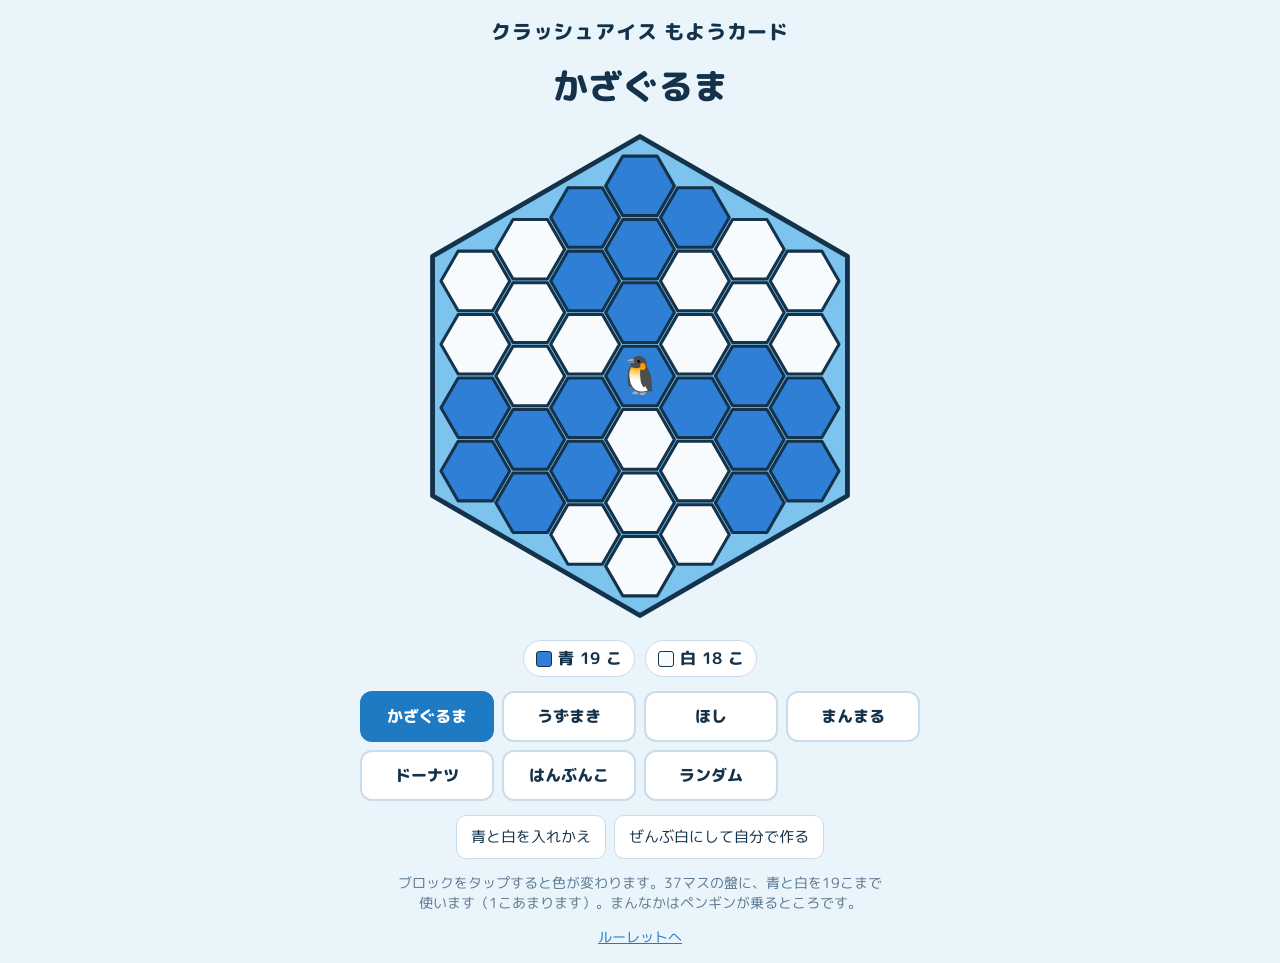
==== blocks/index.html @ b2c4fc13 "クラッシュアイスゲームのブロックの並べ方（もようカード）のページを追加 六角形37マスの盤に青・白を各19こまでで並べる模様を7種類（ランダム含む）。 タップで色を変えて自分で作ることもできる。ルーレ" ====
<!doctype html>
<html lang="ja">
<head>
<meta charset="utf-8">
<meta name="viewport" content="width=device-width, initial-scale=1, viewport-fit=cover">
<meta name="robots" content="noindex, nofollow">
<title>クラッシュアイス もようカード</title>
<link rel="preconnect" href="https://fonts.googleapis.com">
<link rel="stylesheet" href="https://fonts.googleapis.com/css2?family=M+PLUS+Rounded+1c:wght@500;800&display=swap">
<style>
/* Layout: one screen — hex board on top, pattern chips under it, counts and actions below */
:root{
  --bg:#eaf4fb; --panel:#ffffff; --fg:#14324a; --muted:#5b7890;
  --accent:#1f7ac4; --line:#c9dcea; --warn:#e2463a;
  --ice-blue:#2f7fd6; --ice-white:#f7fbfe; --frame:#7cc4ee; --cell-edge:#14324a;
  --font:"M PLUS Rounded 1c","Hiragino Maru Gothic ProN","Hiragino Sans",system-ui,sans-serif;
}
@media (prefers-color-scheme: dark){:root:not([data-theme="light"]){
  --bg:#0d1b26; --panel:#15293a; --fg:#e4f1fa; --muted:#8fb0c7;
  --accent:#5fb4f2; --line:#25425a; --warn:#ff6a5c; --frame:#2d6f99; color-scheme:dark}}
:root[data-theme="dark"]{
  --bg:#0d1b26; --panel:#15293a; --fg:#e4f1fa; --muted:#8fb0c7;
  --accent:#5fb4f2; --line:#25425a; --warn:#ff6a5c; --frame:#2d6f99; color-scheme:dark}
html,body{min-height:100%}
body{background:var(--bg);color:var(--fg);font-family:var(--font);margin:0;
  padding-left:max(16px,env(safe-area-inset-left,0px));padding-right:max(16px,env(safe-area-inset-right,0px));
  padding-block:16px;box-sizing:border-box}
main{max-width:560px;margin:0 auto;display:flex;flex-direction:column;align-items:center;gap:14px}
h1{font-size:1.25rem;font-weight:800;margin:0;letter-spacing:.04em;text-wrap:balance}
.name{font-size:clamp(1.6rem,7vw,2.2rem);font-weight:800;margin:0;min-height:2.6rem;text-align:center}
.board{width:min(92vw,500px,58vh);max-width:100%;aspect-ratio:1}
.board svg{width:100%;height:100%;display:block;touch-action:manipulation}
.cell{cursor:pointer;transition:fill .15s}
.counts{display:flex;gap:10px;flex-wrap:wrap;justify-content:center;font-weight:800;font-variant-numeric:tabular-nums}
.chip{display:inline-flex;align-items:center;gap:6px;padding:6px 12px;border-radius:999px;background:var(--panel);border:1px solid var(--line)}
.chip i{width:14px;height:14px;border-radius:3px;border:1.5px solid var(--cell-edge);display:inline-block}
.chip.over{border-color:var(--warn);color:var(--warn)}
.patterns{display:grid;grid-template-columns:repeat(auto-fill,minmax(120px,1fr));gap:8px;width:100%}
button{font-family:inherit;cursor:pointer}
.pat{font-size:1rem;font-weight:800;padding:12px 8px;border-radius:12px;border:2px solid var(--line);background:var(--panel);color:var(--fg)}
.pat[aria-pressed="true"]{border-color:var(--accent);background:var(--accent);color:#fff}
.actions{display:flex;gap:8px;flex-wrap:wrap;justify-content:center}
.small{font-size:.95rem;padding:10px 14px;border-radius:10px;border:1px solid var(--line);background:var(--panel);color:var(--fg)}
button:focus-visible{outline:3px solid var(--warn);outline-offset:2px}
.note{color:var(--muted);font-size:.85rem;margin:0;text-align:center;max-width:36em}
a{color:var(--accent)}
</style>
</head>
<body>
<main>
  <h1>クラッシュアイス もようカード</h1>
  <p class="name" id="name">かざぐるま</p>
  <div class="board" id="board" aria-label="ブロックのならべかた"></div>
  <div class="counts">
    <span class="chip" id="cBlue"><i style="background:var(--ice-blue)"></i>青 <b>19</b>こ</span>
    <span class="chip" id="cWhite"><i style="background:var(--ice-white)"></i>白 <b>18</b>こ</span>
  </div>
  <div class="patterns" id="patterns"></div>
  <div class="actions">
    <button class="small" id="swap">青と白を入れかえ</button>
    <button class="small" id="clear">ぜんぶ白にして自分で作る</button>
  </div>
  <p class="note">ブロックをタップすると色が変わります。37マスの盤に、青と白を19こまで使います（1こあまります）。まんなかはペンギンが乗るところです。</p>
  <p class="note"><a href="../roulette/">ルーレットへ</a></p>
</main>

<script>
// 盤：1辺4マスの六角形（37マス）。軸座標(q,r)、まんなかからの距離 d
const cells = [];
for (let q=-3;q<=3;q++) for (let r=-3;r<=3;r++) if (Math.abs(q+r)<=3) cells.push({q,r});
const dist = (q,r)=>Math.max(Math.abs(q),Math.abs(r),Math.abs(q+r));
const xy = (q,r)=>[1.5*q, Math.sqrt(3)*(r+q/2)];
const ang = (q,r)=>{ const [x,y]=xy(q,r); return ((Math.atan2(y,x)*180/Math.PI)%360+360)%360; };
const sector = (q,r,tw=0)=>Math.floor((ang(q,r)+tw*dist(q,r)+0.01)/60)%6;

// それぞれ true のマスが青。どれも青19・白18になるように作ってある
const PATTERNS = [
  {name:"かざぐるま", f:(q,r)=>dist(q,r)===0 || sector(q,r)%2===0},
  {name:"うずまき",  f:(q,r)=>dist(q,r)===0 || sector(q,r,20)%2===0},
  {name:"ほし",      f:(q,r)=>dist(q,r)<=1 || q===0 || r===0 || q+r===0},
  {name:"まんまる",  f:(q,r)=>dist(q,r)<=2},
  {name:"ドーナツ",  f:(q,r)=>dist(q,r)===1 || dist(q,r)===2},
  {name:"はんぶんこ", f:(q,r)=>r<0 || (r===0 && q>=0)},
  {name:"ランダム",  random:true},
];

let state = []; // true = 青
let current = 0;

const svgNS = "http://www.w3.org/2000/svg";
const S = 30; // マスの大きさ
const board = document.getElementById("board");
const svg = document.createElementNS(svgNS,"svg");
svg.setAttribute("viewBox","-205 -205 410 410");
board.appendChild(svg);

function hexPoints(cx,cy,s,flat=true){
  const p=[]; for(let i=0;i<6;i++){ const a=Math.PI/180*(60*i+(flat?0:30)); p.push((cx+s*Math.cos(a)).toFixed(1)+","+(cy+s*Math.sin(a)).toFixed(1)); } return p.join(" ");
}
// 外わく（盤）
const frame = document.createElementNS(svgNS,"polygon");
frame.setAttribute("points", hexPoints(0,0,S*(3*Math.sqrt(3)+1.35),false));
frame.setAttribute("fill","var(--frame)");
frame.setAttribute("stroke","var(--cell-edge)"); frame.setAttribute("stroke-width","4"); frame.setAttribute("stroke-linejoin","round");
svg.appendChild(frame);

const polys = cells.map((c,i)=>{
  const [x,y] = xy(c.q,c.r);
  const p = document.createElementNS(svgNS,"polygon");
  p.setAttribute("points", hexPoints(x*S,y*S,S*0.94));
  p.setAttribute("class","cell");
  p.setAttribute("stroke","var(--cell-edge)"); p.setAttribute("stroke-width","2.5"); p.setAttribute("stroke-linejoin","round");
  p.addEventListener("click", ()=>{ state[i] = !state[i]; current = -1; render(); });
  svg.appendChild(p);
  return p;
});
// ペンギンの目印
const peng = document.createElementNS(svgNS,"text");
peng.setAttribute("x","0"); peng.setAttribute("y","2"); peng.setAttribute("text-anchor","middle");
peng.setAttribute("dominant-baseline","middle"); peng.setAttribute("font-size","30"); peng.setAttribute("pointer-events","none");
peng.textContent = "🐧";
svg.appendChild(peng);

function render(){
  polys.forEach((p,i)=> p.setAttribute("fill", state[i] ? "var(--ice-blue)" : "var(--ice-white)"));
  const blue = state.filter(Boolean).length, white = state.length - blue;
  const cb = document.getElementById("cBlue"), cw = document.getElementById("cWhite");
  cb.querySelector("b").textContent = blue; cw.querySelector("b").textContent = white;
  cb.classList.toggle("over", blue>19); cw.classList.toggle("over", white>19);
  document.getElementById("name").textContent = current>=0 ? PATTERNS[current].name : "じぶんで作る";
  document.querySelectorAll(".pat").forEach((b,i)=> b.setAttribute("aria-pressed", String(i===current)));
}

function apply(i){
  current = i;
  const p = PATTERNS[i];
  if (p.random){
    const idx = cells.map((_,k)=>k);
    for (let k=idx.length-1;k>0;k--){ const j=Math.floor(Math.random()*(k+1)); [idx[k],idx[j]]=[idx[j],idx[k]]; }
    const blueN = Math.random()<.5 ? 19 : 18;
    state = cells.map(()=>false); idx.slice(0,blueN).forEach(k=>state[k]=true);
  } else {
    state = cells.map(c=>!!p.f(c.q,c.r));
  }
  render();
}

const wrap = document.getElementById("patterns");
PATTERNS.forEach((p,i)=>{
  const b = document.createElement("button");
  b.className = "pat"; b.textContent = p.name; b.id = "pat"+i;
  b.onclick = ()=>apply(i);
  wrap.appendChild(b);
});
document.getElementById("swap").onclick = ()=>{ state = state.map(v=>!v); render(); };
document.getElementById("clear").onclick = ()=>{ state = cells.map(()=>false); current = -1; render(); };

apply(0);
</script>
</body>
</html>
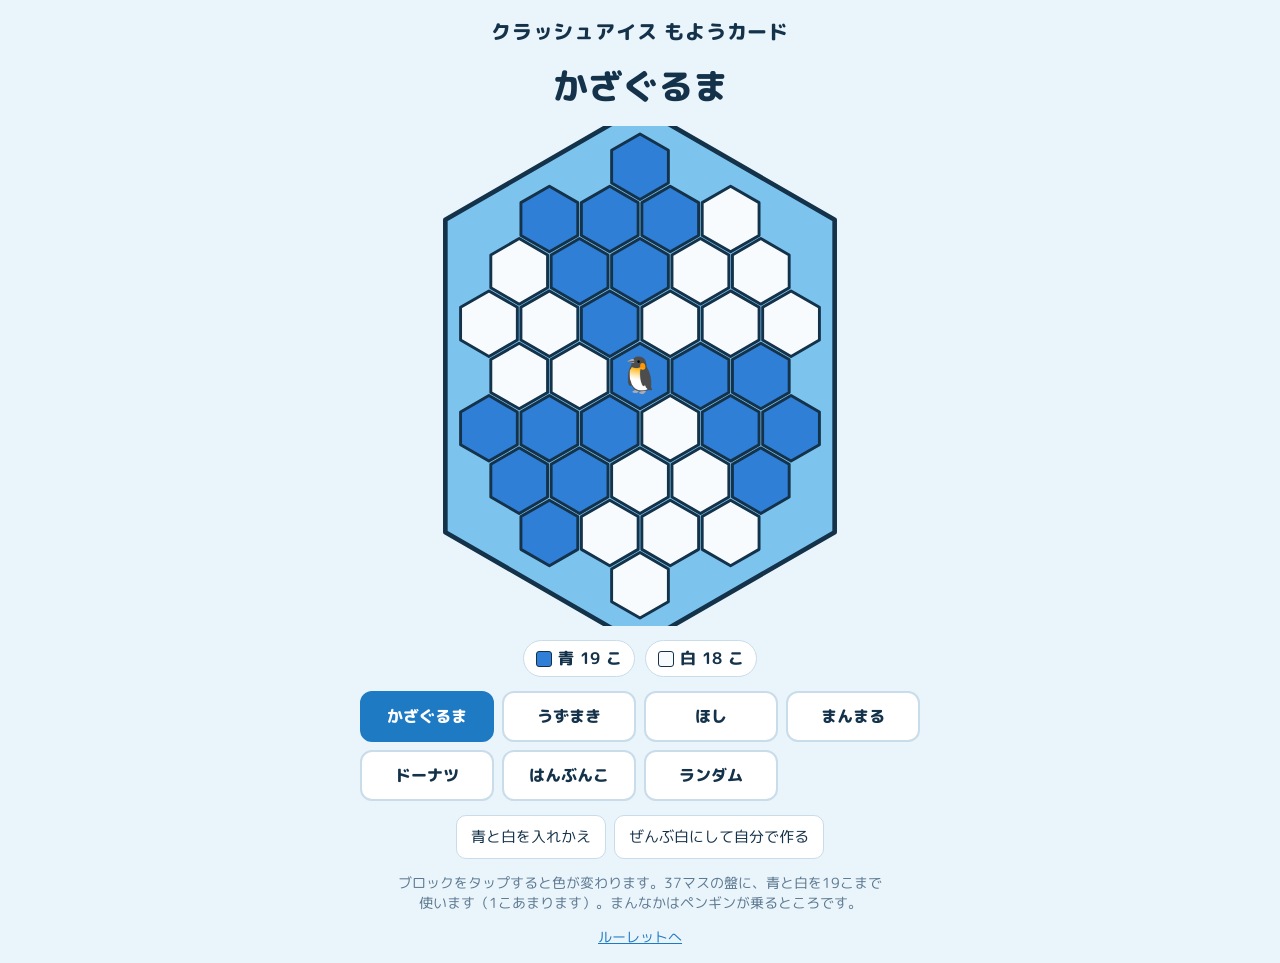
==== commit 743df0ba: "もようカードの盤を実物の並びに合わせた（列は上から1・4・5・6・5・6・5・4・1） マスを頭のとがった向きにし、外わくは上下がとがった六角形にした。 「ほし」は上下の先端も青にして青19こにそろえ" ====
--- a/blocks/index.html
+++ b/blocks/index.html
@@ -65,11 +65,17 @@
 </main>
 
 <script>
-// 盤：1辺4マスの六角形（37マス）。軸座標(q,r)、まんなかからの距離 d
+// 盤：上下がとがった六角形の枠に、頭のとがったマスを横の列で並べる。
+// 列ごとのマスの数（上から）。合計37。実物と違ったらここを直す
+const ROWS = [1,4,5,6,5,6,5,4,1];
 const cells = [];
-for (let q=-3;q<=3;q++) for (let r=-3;r<=3;r++) if (Math.abs(q+r)<=3) cells.push({q,r});
+ROWS.forEach((w,i)=>{
+  const r = i - (ROWS.length-1)/2;
+  for (let j=0;j<w;j++){ const q = (j-(w-1)/2) - r/2; cells.push({q:Math.round(q), r}); }
+});
+// 軸座標(q,r)、まんなかからの距離 d
 const dist = (q,r)=>Math.max(Math.abs(q),Math.abs(r),Math.abs(q+r));
-const xy = (q,r)=>[1.5*q, Math.sqrt(3)*(r+q/2)];
+const xy = (q,r)=>[Math.sqrt(3)*(q+r/2), 1.5*r];
 const ang = (q,r)=>{ const [x,y]=xy(q,r); return ((Math.atan2(y,x)*180/Math.PI)%360+360)%360; };
 const sector = (q,r,tw=0)=>Math.floor((ang(q,r)+tw*dist(q,r)+0.01)/60)%6;
 
@@ -77,7 +83,7 @@
 const PATTERNS = [
   {name:"かざぐるま", f:(q,r)=>dist(q,r)===0 || sector(q,r)%2===0},
   {name:"うずまき",  f:(q,r)=>dist(q,r)===0 || sector(q,r,20)%2===0},
-  {name:"ほし",      f:(q,r)=>dist(q,r)<=1 || q===0 || r===0 || q+r===0},
+  {name:"ほし",      f:(q,r)=>dist(q,r)<=1 || q===0 || r===0 || q+r===0 || dist(q,r)===4},
   {name:"まんまる",  f:(q,r)=>dist(q,r)<=2},
   {name:"ドーナツ",  f:(q,r)=>dist(q,r)===1 || dist(q,r)===2},
   {name:"はんぶんこ", f:(q,r)=>r<0 || (r===0 && q>=0)},
@@ -91,27 +97,33 @@
 const S = 30; // マスの大きさ
 const board = document.getElementById("board");
 const svg = document.createElementNS(svgNS,"svg");
-svg.setAttribute("viewBox","-205 -205 410 410");
+svg.setAttribute("viewBox","-215 -215 430 430");
 board.appendChild(svg);
+const g = document.createElementNS(svgNS,"g");
+svg.appendChild(g);
 
 function hexPoints(cx,cy,s,flat=true){
   const p=[]; for(let i=0;i<6;i++){ const a=Math.PI/180*(60*i+(flat?0:30)); p.push((cx+s*Math.cos(a)).toFixed(1)+","+(cy+s*Math.sin(a)).toFixed(1)); } return p.join(" ");
 }
 // 外わく（盤）
 const frame = document.createElementNS(svgNS,"polygon");
-frame.setAttribute("points", hexPoints(0,0,S*(3*Math.sqrt(3)+1.35),false));
+// 外わく：一番外のマスの角を囲む上下がとがった六角形
+{ const ys = cells.map(c=>xy(c.q,c.r)[1]), xs = cells.map(c=>xy(c.q,c.r)[0]);
+  const top = Math.min(...ys)*S - S*1.7, bottom = Math.max(...ys)*S + S*1.7;
+  const side = Math.max(...xs)*S + S*1.25, k = side/Math.sqrt(3);
+  frame.setAttribute("points", [[0,top],[side,top+k],[side,bottom-k],[0,bottom],[-side,bottom-k],[-side,top+k]].map(p=>p.map(v=>v.toFixed(1)).join(",")).join(" ")); }
 frame.setAttribute("fill","var(--frame)");
 frame.setAttribute("stroke","var(--cell-edge)"); frame.setAttribute("stroke-width","4"); frame.setAttribute("stroke-linejoin","round");
-svg.appendChild(frame);
+g.appendChild(frame);
 
 const polys = cells.map((c,i)=>{
   const [x,y] = xy(c.q,c.r);
   const p = document.createElementNS(svgNS,"polygon");
-  p.setAttribute("points", hexPoints(x*S,y*S,S*0.94));
+  p.setAttribute("points", hexPoints(x*S,y*S,S*0.94,false));
   p.setAttribute("class","cell");
   p.setAttribute("stroke","var(--cell-edge)"); p.setAttribute("stroke-width","2.5"); p.setAttribute("stroke-linejoin","round");
   p.addEventListener("click", ()=>{ state[i] = !state[i]; current = -1; render(); });
-  svg.appendChild(p);
+  g.appendChild(p);
   return p;
 });
 // ペンギンの目印
